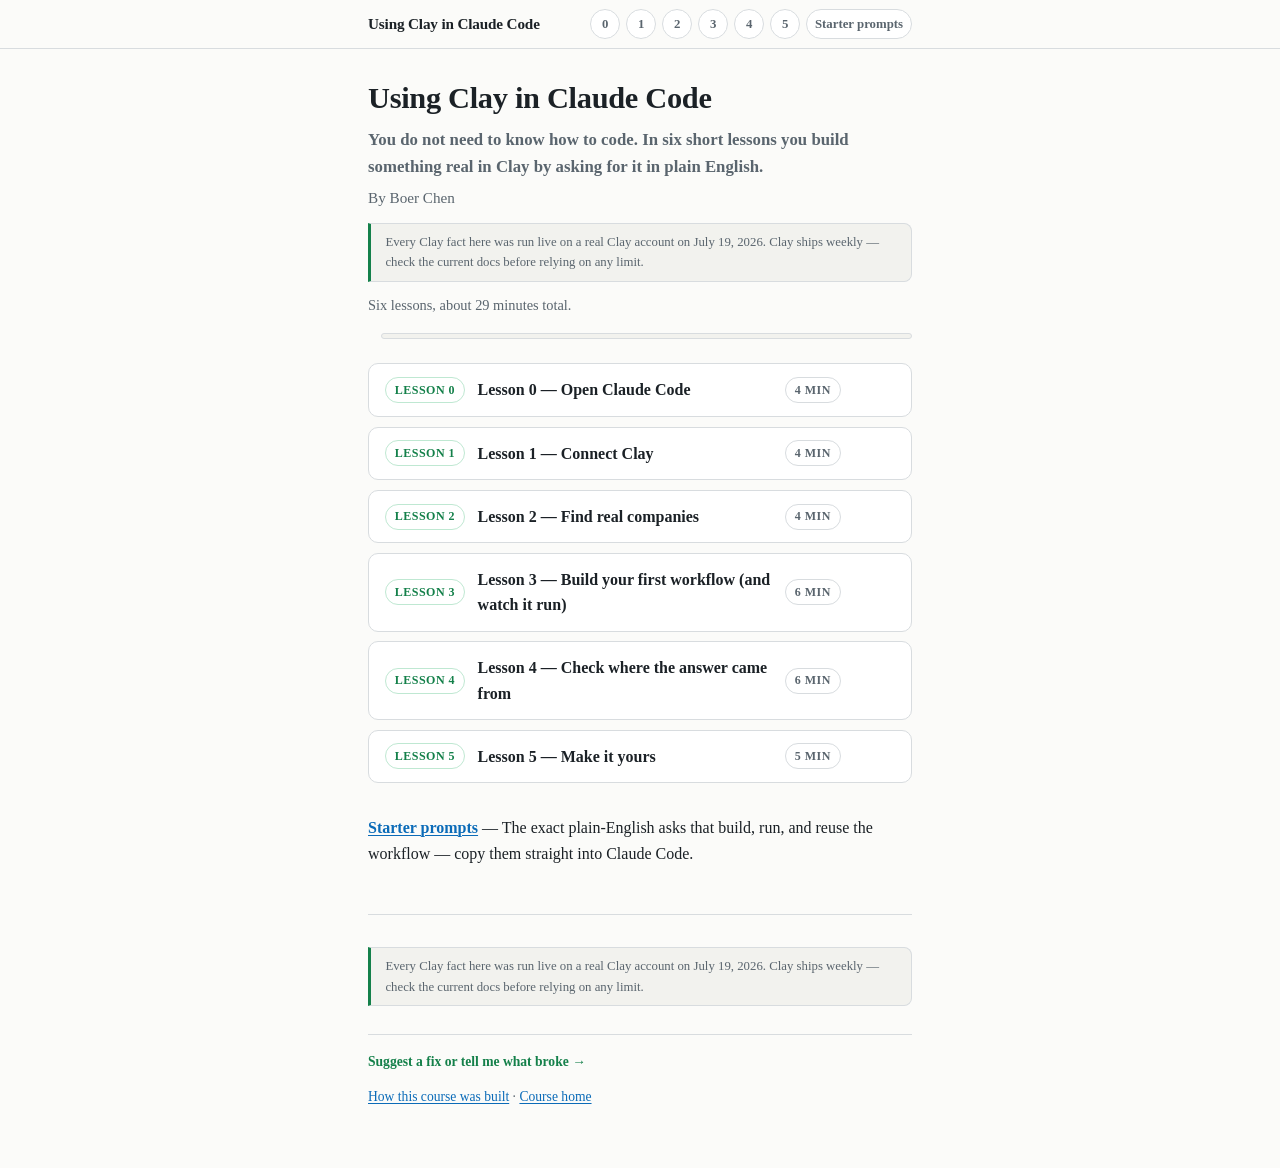
==== docs/index.html @ 570a1a78 "Using Clay in Claude Code — a six-lesson course for non-coders Six lessons that take someone who has" ====
<!DOCTYPE html>
<html lang="en">
<head>
<meta charset="utf-8">
<meta name="viewport" content="width=device-width, initial-scale=1">
<title>Using Clay in Claude Code</title>
<link rel="stylesheet" href="style.css">
</head>
<body class="home">
<nav class="top-nav"><div class="top-nav-inner"><a class="brand" href="index.html">Using Clay in Claude Code</a><div class="nav-pills" aria-label="Lessons"><a class="nav-pill" data-lesson="0" href="lesson-0.html" title="Lesson 0">0</a><a class="nav-pill" data-lesson="1" href="lesson-1.html" title="Lesson 1">1</a><a class="nav-pill" data-lesson="2" href="lesson-2.html" title="Lesson 2">2</a><a class="nav-pill" data-lesson="3" href="lesson-3.html" title="Lesson 3">3</a><a class="nav-pill" data-lesson="4" href="lesson-4.html" title="Lesson 4">4</a><a class="nav-pill" data-lesson="5" href="lesson-5.html" title="Lesson 5">5</a><a class="nav-pill nav-pill-text" href="gift.html">Starter prompts</a></div></div></nav>
<main class="landing">
<header class="landing-header">
<h1>Using Clay in Claude Code</h1>
<p class="subtitle">You do not need to know how to code. In six short lessons you build something real in Clay by asking for it in plain English.</p>
<p class="byline">By Boer Chen</p>
<p class="banner">Every Clay fact here was run live on a real Clay account on July 19, 2026. Clay ships weekly — check the current docs before relying on any limit.</p>
<p class="total-time">Six lessons, about 29 minutes total.</p>
<div class="course-progress" id="course-progress" hidden>
<span class="course-progress-label"></span>
<span class="course-progress-track"><span class="course-progress-fill"></span></span>
</div>
</header>
<ol class="lesson-list" start="0">
<li class="lesson-card">
<a href="lesson-0.html">
<span class="badge badge-num">Lesson 0</span>
<span class="card-title">Lesson 0 — Open Claude Code</span>
<span class="badge badge-time">4 min</span>
<span class="progress-chip" data-lesson="0"></span>
</a>
</li>
<li class="lesson-card">
<a href="lesson-1.html">
<span class="badge badge-num">Lesson 1</span>
<span class="card-title">Lesson 1 — Connect Clay</span>
<span class="badge badge-time">4 min</span>
<span class="progress-chip" data-lesson="1"></span>
</a>
</li>
<li class="lesson-card">
<a href="lesson-2.html">
<span class="badge badge-num">Lesson 2</span>
<span class="card-title">Lesson 2 — Find real companies</span>
<span class="badge badge-time">4 min</span>
<span class="progress-chip" data-lesson="2"></span>
</a>
</li>
<li class="lesson-card">
<a href="lesson-3.html">
<span class="badge badge-num">Lesson 3</span>
<span class="card-title">Lesson 3 — Build your first workflow (and watch it run)</span>
<span class="badge badge-time">6 min</span>
<span class="progress-chip" data-lesson="3"></span>
</a>
</li>
<li class="lesson-card">
<a href="lesson-4.html">
<span class="badge badge-num">Lesson 4</span>
<span class="card-title">Lesson 4 — Check where the answer came from</span>
<span class="badge badge-time">6 min</span>
<span class="progress-chip" data-lesson="4"></span>
</a>
</li>
<li class="lesson-card">
<a href="lesson-5.html">
<span class="badge badge-num">Lesson 5</span>
<span class="card-title">Lesson 5 — Make it yours</span>
<span class="badge badge-time">5 min</span>
<span class="progress-chip" data-lesson="5"></span>
</a>
</li>
</ol>
<section class="landing-extras"><p><a class="sop-link" href="gift.html">Starter prompts</a> — The exact plain-English asks that build, run, and reuse the workflow — copy them straight into Claude Code.</p></section>
<footer class="site-footer">
<p class="banner">Every Clay fact here was run live on a real Clay account on July 19, 2026. Clay ships weekly — check the current docs before relying on any limit.</p>
<div class="feedback">
<a class="feedback-link" href="https://forms.gle/2iZnLKvbZJThkieP9" target="_blank" rel="noopener">Suggest a fix or tell me what broke &rarr;</a>
</div>
<p><a href="colophon.html">How this course was built</a> &middot; <a href="index.html">Course home</a></p>
</footer>
</main>
<script src="quiz.js"></script>
<script src="interactions.js"></script>
</body>
</html>
---- docs/style.css ----
/* Course site — dark-first, stock-terminal accent scheme. No external fonts. */

:root {
  /* Family tokens — matched to boer-lab.github.io (portfolio) 2026-07-19 */
  --bg: #0f1411;            /* portfolio --paper */
  --bg-raise: #161d18;      /* portfolio --card */
  --bg-inset: #152319;      /* portfolio --acc-soft */
  --ink: #e6e9e1;           /* portfolio --ink */
  --ink-dim: #96a097;       /* portfolio --mut */
  --line: #232b24;          /* portfolio --line */
  --accent: #57bb8d;        /* portfolio --acc */
  --accent-dim: #2a5942;
  --bad: #c96060;
  --bad-dim: #4a2727;
  --link: #57bb8d;          /* links carry the family green */
  --amber: #cfa14b;         /* portfolio secondary */
  --code-bg: #161d18;
  --slot-border: #3a473d;
  --serif: Georgia, "Times New Roman", serif;
  --mono: ui-monospace, "SF Mono", Menlo, monospace;
}

@media (prefers-color-scheme: light) {
  :root {
    --bg: #fbfbf9;
    --bg-raise: #ffffff;
    --bg-inset: #f2f2ee;
    --ink: #1b2126;
    --ink-dim: #5a656e;
    --line: #d8dcdf;
    --accent: #14804a;
    --accent-dim: #bfe8d2;
    --bad: #b04343;
    --bad-dim: #f3d8d8;
    --link: #0b6bb8;
    --code-bg: #eef0f2;
    --slot-border: #a9b2ba;
  }
}

* { box-sizing: border-box; }

html { -webkit-text-size-adjust: 100%; }

body {
  margin: 0;
  background: var(--bg);
  color: var(--ink);
  font-family: var(--serif);
  font-variant-numeric: tabular-nums;
  line-height: 1.6;
  font-size: 1rem;
}

main {
  max-width: 72ch;
  margin: 0 auto;
  padding: 1.5rem 1rem 3rem;
}

h1, h2, h3 { line-height: 1.25; letter-spacing: -0.01em; }
h1 { font-size: 1.7rem; margin: 0.4rem 0 0.8rem; }
h2 { font-size: 1.25rem; margin: 2.2rem 0 0.6rem; border-top: 1px solid var(--line); padding-top: 1.4rem; }
h3 { font-size: 1.05rem; margin: 1.6rem 0 0.4rem; }

a { color: var(--link); text-decoration-thickness: 1px; text-underline-offset: 2px; }
a:hover { text-decoration-thickness: 2px; }

p { margin: 0.8rem 0; }

code {
  font-family: var(--mono);
  font-size: 0.9em;
  background: var(--code-bg);
  padding: 0.1em 0.35em;
  border-radius: 4px;
}

pre {
  background: var(--code-bg);
  border: 1px solid var(--line);
  border-radius: 8px;
  padding: 0.9rem 1rem;
  overflow-x: auto;
  line-height: 1.45;
}
pre code { background: none; padding: 0; font-size: 0.85rem; }

blockquote {
  margin: 1rem 0;
  padding: 0.2rem 1rem;
  border-left: 3px solid var(--accent);
  background: var(--bg-inset);
  border-radius: 0 8px 8px 0;
  color: var(--ink);
}

/* Tables (lesson 4's "what to do with each part" grid). The wrapper keeps a wide
   table scrolling inside itself on a phone rather than widening the page. */
.table-wrap { overflow-x: auto; margin: 1.1rem 0; }
table {
  border-collapse: collapse;
  width: 100%;
  min-width: 22rem;
  font-size: 0.95rem;
}
thead th {
  text-align: left;
  font-family: var(--serif);
  font-weight: 700;
  color: var(--ink);
  background: var(--bg-inset);
  border-bottom: 2px solid var(--accent-dim);
  padding: 0.6rem 0.75rem;
}
tbody td {
  padding: 0.6rem 0.75rem;
  border-bottom: 1px solid var(--line);
  vertical-align: top;
  color: var(--ink);
}
tbody tr:last-child td { border-bottom: none; }

/* Real screenshots. Framed like a card so a light UI shot does not float on the
   dark page; the link wrapper lets a reader open the full-size image. */
figure.shot { margin: 1.3rem 0; }
figure.shot img {
  display: block;
  max-width: 100%;
  height: auto;
  border: 1px solid var(--line);
  border-radius: 10px;
  background: var(--bg-raise);
}
figure.shot.shot-inline svg {
  display: block;
  width: 100%;
  height: auto;
  border: 1px solid var(--line);
  border-radius: 10px;
}

figure.shot figcaption {
  margin-top: 0.5rem;
  font-size: 0.85rem;
  color: var(--ink-dim);
  line-height: 1.4;
}

ul, ol { padding-left: 1.4rem; }
li { margin: 0.35rem 0; }

details {
  background: var(--bg-inset);
  border: 1px solid var(--line);
  border-radius: 8px;
  padding: 0.6rem 1rem;
  margin: 1rem 0;
}
summary { cursor: pointer; font-weight: 600; color: var(--accent); }

hr { border: none; border-top: 1px solid var(--line); margin: 2rem 0; }

/* -------------------------------------------------------- embedded media */

img, video { max-width: 100%; height: auto; }

figure { margin: 1.4rem 0; }        /* kill the UA's 40px side margins */
figcaption { font-size: 0.85rem; color: var(--ink-dim); margin-top: 0.5rem; }

.nb-asset { text-align: center; }
.nb-asset video { display: block; width: 100%; }
/* portrait infographic: sane width in the column, click-through opens full size */
.nb-asset img { display: block; width: min(100%, 420px); margin: 0 auto; }
.nb-asset a { display: inline-block; max-width: 100%; }

/* ---------------------------------------------------------------- badges + header */

.crumbs { font-size: 0.85rem; margin: 0 0 0.6rem; }
.lesson-badges { margin: 0 0 0.2rem; }

.badge {
  display: inline-block;
  font-size: 0.75rem;
  font-weight: 600;
  letter-spacing: 0.04em;
  text-transform: uppercase;
  padding: 0.15rem 0.55rem;
  border-radius: 999px;
  border: 1px solid var(--line);
  color: var(--ink-dim);
  background: var(--bg-raise);
}
.badge-num { color: var(--accent); border-color: var(--accent-dim); }

/* ---------------------------------------------------------------- top nav bar */

.top-nav {
  position: sticky;
  top: 0;
  z-index: 50;
  background: var(--bg);
  background: color-mix(in srgb, var(--bg) 90%, transparent);
  backdrop-filter: blur(8px);
  -webkit-backdrop-filter: blur(8px);
  border-bottom: 1px solid var(--line);
}
.top-nav-inner {
  max-width: 72ch;
  margin: 0 auto;
  padding: 0.55rem 1rem;
  display: flex;
  align-items: center;
  justify-content: space-between;
  gap: 0.9rem;
}
.brand {
  font-weight: 700;
  font-size: 0.95rem;
  letter-spacing: -0.01em;
  color: var(--ink);
  text-decoration: none;
  white-space: nowrap;
}
.brand:hover { color: var(--accent); }

.nav-pills {
  display: flex;
  align-items: center;
  gap: 0.35rem;
  flex-wrap: nowrap;
  max-width: 100%;
  overflow-x: auto;               /* mobile: pills scroll, never wrap-break */
  -webkit-overflow-scrolling: touch;
  scrollbar-width: none;
}
.nav-pills::-webkit-scrollbar { display: none; }

.nav-pill {
  flex: 0 0 auto;
  display: inline-flex;
  align-items: center;
  justify-content: center;
  min-width: 1.9rem;
  height: 1.9rem;
  padding: 0 0.5rem;
  border: 1px solid var(--line);
  border-radius: 999px;
  background: var(--bg-raise);
  color: var(--ink-dim);
  font-size: 0.8rem;
  font-weight: 600;
  text-decoration: none;
}
.nav-pill:hover { border-color: var(--accent); color: var(--ink); }
.nav-pill.pill-done { color: var(--accent); border-color: var(--accent-dim); }
.nav-pill.pill-done::after { content: "\2713"; font-size: 0.65em; margin-left: 0.3em; }
.nav-pill.pill-current { background: var(--accent); border-color: var(--accent); color: var(--bg); }
.nav-pill.pill-current.pill-done { color: var(--bg); }

@media (max-width: 560px) {
  .top-nav-inner { flex-wrap: wrap; gap: 0.3rem 0.9rem; padding: 0.5rem 0.8rem; }
  .brand { font-size: 0.9rem; }
}

/* ---------------------------------------------------------------- lesson nav (bottom) */

.lesson-nav {
  display: flex;
  justify-content: space-between;
  gap: 1rem;
  margin: 2.2rem 0 1rem;
  font-size: 0.9rem;
}
.lesson-nav a {
  display: inline-block;
  padding: 0.55rem 1.1rem;
  border: 1px solid var(--line);
  border-radius: 8px;
  background: var(--bg-raise);
  color: var(--ink);
  font-weight: 600;
  text-decoration: none;
}
.lesson-nav a:hover { border-color: var(--accent); }
.lesson-nav .nav-next {
  background: var(--accent);
  border-color: var(--accent);
  color: var(--bg);
}
.lesson-nav .nav-next:hover { filter: brightness(1.12); }

/* ---------------------------------------------------------------- placeholder slots */

.slot { margin: 1.4rem 0; }

.slot-screenshot .slot-frame {
  border: 2px dashed var(--slot-border);
  border-radius: 10px;
  padding: 2.2rem 1rem;
  text-align: center;
  color: var(--ink-dim);
  font-size: 0.85rem;
  letter-spacing: 0.06em;
  text-transform: uppercase;
  background: var(--bg-inset);
}
.slot-screenshot figcaption {
  font-size: 0.85rem;
  color: var(--ink-dim);
  margin-top: 0.5rem;
  font-style: italic;
}
figure.slot { margin-left: 0; margin-right: 0; }

.slot-pending {
  border: 1px dashed var(--slot-border);
  border-radius: 8px;
  padding: 0.5rem 0.9rem;
  color: var(--ink-dim);
  font-size: 0.8rem;
  background: var(--bg-inset);
}

/* ---------------------------------------------------------------- quiz */

.quiz-section { margin-top: 2.5rem; }

.quiz-item {
  background: var(--bg-raise);
  border: 1px solid var(--line);
  border-radius: 10px;
  padding: 1rem 1.1rem;
  margin: 1.1rem 0;
}
.quiz-item.was-correct { border-color: var(--accent); }
.quiz-item.was-incorrect { border-color: var(--bad); }

.quiz-q { margin: 0 0 0.8rem; font-size: 1rem; }

.quiz-option { margin: 0.5rem 0; }

.quiz-choice {
  display: block;
  width: 100%;
  text-align: left;
  font: inherit;
  font-size: 0.95rem;
  color: var(--ink);
  background: var(--bg-inset);
  border: 1px solid var(--line);
  border-radius: 8px;
  padding: 0.55rem 0.8rem;
  cursor: pointer;
}
.quiz-choice:hover:not(:disabled) { border-color: var(--accent); }
.quiz-choice:disabled { cursor: default; opacity: 0.9; }

.opt-correct > .quiz-choice { border-color: var(--accent); background: var(--accent-dim); }
.opt-incorrect.opt-chosen > .quiz-choice { border-color: var(--bad); background: var(--bad-dim); }

.quiz-why {
  font-size: 0.85rem;
  color: var(--ink-dim);
  margin: 0.3rem 0 0.2rem;
  padding-left: 0.8rem;
  border-left: 2px solid var(--line);
}
.opt-correct .quiz-why { border-left-color: var(--accent); }
.opt-incorrect.opt-chosen .quiz-why { border-left-color: var(--bad); }

.quiz-verdict { font-weight: 700; margin: 0.6rem 0 0.2rem; }
.quiz-verdict.ok { color: var(--accent); }
.quiz-verdict.bad { color: var(--bad); }

.quiz-prior { font-size: 0.85rem; color: var(--ink-dim); }

.quiz-score {
  border: 1px solid var(--accent);
  border-radius: 10px;
  padding: 0.8rem 1rem;
  background: var(--bg-raise);
}
.quiz-score-line { font-weight: 700; margin: 0; color: var(--accent); }
.quiz-score-note { margin: 0.3rem 0 0; font-size: 0.9rem; color: var(--ink-dim); }

/* ---------------------------------------------------------------- landing page */

.landing-header h1 { font-size: 1.9rem; }
.byline { color: var(--ink-dim); font-size: 0.95rem; margin-top: -0.3rem; }
.total-time { color: var(--ink-dim); font-size: 0.9rem; }

.banner {
  font-size: 0.8rem;
  color: var(--ink-dim);
  border: 1px solid var(--line);
  border-left: 3px solid var(--accent);
  border-radius: 0 8px 8px 0;
  padding: 0.5rem 0.9rem;
  background: var(--bg-inset);
}

.course-progress {
  display: flex;
  align-items: center;
  gap: 0.8rem;
  margin: 1rem 0;
  font-size: 0.85rem;
  color: var(--ink-dim);
}
.course-progress-track {
  flex: 1;
  height: 6px;
  background: var(--bg-inset);
  border: 1px solid var(--line);
  border-radius: 999px;
  overflow: hidden;
}
.course-progress-fill {
  display: block;
  height: 100%;
  width: 0;
  background: var(--accent);
  border-radius: 999px;
  transition: width 0.3s ease;
}

.lesson-list { list-style: none; padding: 0; margin: 1.5rem 0; }

.lesson-card { margin: 0.6rem 0; }
.lesson-card a {
  display: flex;
  align-items: center;
  gap: 0.8rem;
  flex-wrap: wrap;
  text-decoration: none;
  color: var(--ink);
  background: var(--bg-raise);
  border: 1px solid var(--line);
  border-radius: 10px;
  padding: 0.8rem 1rem;
}
.lesson-card a:hover { border-color: var(--accent); }
.card-title { flex: 1 1 12rem; font-weight: 600; }

.progress-chip {
  font-size: 0.8rem;
  min-width: 2.6rem;
  text-align: center;
  color: var(--ink-dim);
}
.progress-chip.chip-done,
.progress-chip.chip-perfect {
  border: 1px solid var(--line);
  border-radius: 999px;
  padding: 0.1rem 0.5rem;
}
.progress-chip.chip-perfect { color: var(--accent); border-color: var(--accent-dim); }

.landing-extras { margin: 2rem 0; }
.sop-link { font-weight: 700; }

.download { font-size: 0.9rem; }

/* ---------------------------------------------------------------- footer */

.site-footer {
  margin-top: 3rem;
  border-top: 1px solid var(--line);
  padding-top: 1.2rem;
  font-size: 0.85rem;
  color: var(--ink-dim);
}

/* ---------------------------------------------------------------- small screens */

@media (max-width: 420px) {
  main { padding: 1rem 0.8rem 2.5rem; }
  h1 { font-size: 1.35rem; }
  .landing-header h1 { font-size: 1.45rem; }
  pre { padding: 0.7rem 0.8rem; }
  .lesson-card a { padding: 0.7rem 0.8rem; }
}

/* ---------------------------------------------------------------- print */

@media print {
  :root {
    --bg: #ffffff;
    --bg-raise: #ffffff;
    --bg-inset: #f5f5f5;
    --ink: #000000;
    --ink-dim: #444444;
    --line: #bbbbbb;
    --accent: #14663d;
    --bad: #8c2f2f;
    --link: #000000;
    --code-bg: #f5f5f5;
  }
  body { font-size: 11pt; }
  .lesson-nav, .crumbs, .course-progress { display: none; }
  a { text-decoration: none; color: inherit; }
  pre, blockquote, .quiz-item, .slot { break-inside: avoid; }
  .quiz-why { display: block !important; }
  .quiz-choice { border: 1px solid #999; }
}

/* ---------------------------------------------------------------- landing subtitle */

.subtitle {
  font-size: 1.05rem;
  font-weight: 600;
  color: var(--ink-dim);
  margin: -0.2rem 0 0.6rem;
}

/* ---------------------------------------------------------------- forms (FormSubmit) */

.fs-form label {
  display: block;
  font-size: 0.85rem;
  color: var(--ink-dim);
  margin: 0.6rem 0;
}
.fs-form input[type="text"],
.fs-form input[type="email"],
.fs-form textarea {
  display: block;
  width: 100%;
  margin-top: 0.25rem;
  font: inherit;
  font-size: 0.95rem;
  color: var(--ink);
  background: var(--bg-inset);
  border: 1px solid var(--line);
  border-radius: 8px;
  padding: 0.45rem 0.7rem;
}
.fs-form input:focus,
.fs-form textarea:focus { outline: none; border-color: var(--accent); }
.fs-form .fs-honey {          /* honeypot: visually gone, present for bots */
  position: absolute !important;
  left: -9999px !important;
  width: 1px; height: 1px;
  opacity: 0;
}
.fs-actions { margin: 0.8rem 0 0.2rem; }
.fs-form button,
.gates-actions button {
  font: inherit;
  font-size: 0.9rem;
  font-weight: 600;
  cursor: pointer;
  padding: 0.5rem 1.1rem;
  border: 1px solid var(--line);
  border-radius: 8px;
  background: var(--bg-raise);
  color: var(--ink);
}
.fs-form button:hover,
.gates-actions button:hover { border-color: var(--accent); }
.btn-accent,
.fs-form button.btn-accent {
  background: var(--accent);
  border-color: var(--accent);
  color: var(--bg);
}
.fs-thanks { color: var(--accent); font-weight: 600; }

.sop-gate {
  border: 1px solid var(--line);
  border-radius: 10px;
  background: var(--bg-raise);
  padding: 0.9rem 1.1rem;
  margin: 1rem 0;
}
.gate-lead { margin-top: 0; font-size: 0.9rem; }
.gate-skip { font-size: 0.8rem; margin-bottom: 0; }
.gate-skip a { color: var(--ink-dim); }
#sop-download.gated { display: none; }
.license-line { color: var(--ink-dim); }

.feedback { margin: 1rem 0; }
.feedback summary { font-weight: 600; font-size: 0.85rem; color: var(--ink-dim); }
.feedback[open] summary { color: var(--accent); }

/* ---------------------------------------------------------------- interactive widgets */

.interactive-root { margin: 1.4rem 0; }

/* --- Lesson 2: spot the lie --- */

.spotlie-item {
  background: var(--bg-raise);
  border: 1px solid var(--line);
  border-radius: 10px;
  padding: 0.9rem 1rem;
  margin: 1rem 0;
}
.spotlie-item.was-correct { border-color: var(--accent); }
.spotlie-item.was-incorrect { border-color: var(--bad); }
.spotlie-excerpt {
  display: block;
  width: 100%;
  text-align: left;
  font: inherit;
  font-size: 0.95rem;
  font-style: italic;
  line-height: 1.55;
  cursor: pointer;
  color: var(--ink);
  background: var(--code-bg);
  border: 1px solid var(--line);
  border-radius: 8px;
  padding: 0.6rem 0.8rem;
}
.spotlie-excerpt:hover:not(:disabled) { border-color: var(--accent); }
.spotlie-excerpt:disabled { cursor: default; }
.spotlie-verdict {
  margin: 0.5rem 0 0;
  font-size: 0.78rem;
  font-weight: 700;
  letter-spacing: 0.05em;
  text-transform: uppercase;
  color: var(--ink-dim);
}
.spotlie-verdict .v-grounded { color: var(--accent); }
.spotlie-verdict .v-asserted { color: var(--bad); }
.spotlie-why {
  font-size: 0.85rem;
  color: var(--ink-dim);
  margin: 0.5rem 0 0;
  padding-left: 0.8rem;
  border-left: 2px solid var(--line);
}
.spotlie-item.was-correct .spotlie-why { border-left-color: var(--accent); }
.spotlie-item.was-incorrect .spotlie-why { border-left-color: var(--bad); }
.spotlie-actions { margin: 1rem 0 0.2rem; }

/* --- Lesson 4: place the gates --- */

.gates-legend {
  display: flex;
  flex-wrap: wrap;
  gap: 0.4rem;
  margin: 0.8rem 0;
}
.gate-chip {
  font: inherit;
  font-size: 0.85rem;
  font-weight: 600;
  cursor: pointer;
  border: 1px solid var(--line);
  border-radius: 999px;
  padding: 0.3rem 0.8rem;
  background: var(--bg-raise);
  color: var(--ink);
}
.gate-chip:hover { border-color: var(--accent); }
.gate-chip.selected { background: var(--accent); border-color: var(--accent); color: var(--bg); }
.gate-chip.placed:not(.selected) { opacity: 0.55; }
.gates-hint { font-size: 0.85rem; color: var(--ink-dim); margin: 0.4rem 0; }

.gates-pipe { margin: 1rem 0; }
.pipe-stage {
  display: flex;
  align-items: center;
  justify-content: space-between;
  gap: 0.8rem;
  border: 1px solid var(--line);
  border-radius: 10px;
  background: var(--bg-raise);
  padding: 0.55rem 0.9rem;
  font-weight: 600;
}
.pipe-between {
  display: flex;
  align-items: center;
  gap: 0.6rem;
  padding: 0.2rem 0 0.2rem 1.3rem;
  color: var(--ink-dim);
}
.pipe-arrow { font-size: 0.85rem; }
.gate-slot {
  font: inherit;
  font-size: 0.75rem;
  cursor: pointer;
  color: var(--ink-dim);
  border: 1px dashed var(--slot-border);
  border-radius: 999px;
  padding: 0.2rem 0.7rem;
  background: var(--bg-inset);
  min-width: 5.2rem;
}
.gate-slot:hover { border-color: var(--accent); color: var(--ink); }
.gate-slot.filled {
  border-style: solid;
  border-color: var(--accent);
  color: var(--accent);
  font-weight: 600;
}
.gate-slot.slot-ok { border-style: solid; border-color: var(--accent); background: var(--accent-dim); color: var(--ink); }
.gate-slot.slot-bad { border-style: solid; border-color: var(--bad); background: var(--bad-dim); color: var(--ink); }
.gates-actions { display: flex; gap: 0.6rem; margin: 0.9rem 0; }
.gates-result { margin: 0.8rem 0; }
.gates-result .g-verdict { font-weight: 700; }
.gates-result .g-ok { color: var(--accent); }
.gates-result .g-bad { color: var(--bad); }
.gates-explain {
  font-size: 0.88rem;
  color: var(--ink-dim);
  margin: 0.5rem 0;
  padding-left: 0.8rem;
  border-left: 2px solid var(--line);
}
.gates-explain.g-right { border-left-color: var(--accent); }
.gates-explain.g-wrong { border-left-color: var(--bad); }

/* --- flashcards --- */

.fc-intro { color: var(--ink-dim); font-size: 0.9rem; }
#fc-root { margin: 1.4rem 0; perspective: 1200px; }
.fc-card {
  display: grid;                 /* both faces share the cell → natural height */
  width: 100%;
  min-height: 220px;
  cursor: pointer;
  border: 0;
  background: none;
  padding: 0;
  font: inherit;
  text-align: left;
  color: inherit;
  transform-style: preserve-3d;
  transition: transform 0.45s;
}
.fc-card.flipped { transform: rotateY(180deg); }
.fc-face {
  grid-area: 1 / 1;
  display: flex;
  flex-direction: column;
  justify-content: center;
  backface-visibility: hidden;
  -webkit-backface-visibility: hidden;
  border: 1px solid var(--line);
  border-radius: 12px;
  background: var(--bg-raise);
  padding: 1.4rem 1.5rem;
  font-size: 1.05rem;
  line-height: 1.5;
}
.fc-back { transform: rotateY(180deg); border-color: var(--accent-dim); }
.fc-tag {
  font-size: 0.7rem;
  font-weight: 700;
  letter-spacing: 0.08em;
  text-transform: uppercase;
  color: var(--ink-dim);
  margin-bottom: 0.6rem;
}
.fc-back .fc-tag { color: var(--accent); }
.fc-controls {
  display: flex;
  align-items: center;
  justify-content: space-between;
  gap: 0.6rem;
  margin: 0.9rem 0 0.3rem;
}
.fc-controls button {
  font: inherit;
  font-size: 0.9rem;
  font-weight: 600;
  cursor: pointer;
  padding: 0.45rem 0.95rem;
  border: 1px solid var(--line);
  border-radius: 8px;
  background: var(--bg-raise);
  color: var(--ink);
}
.fc-controls button:hover { border-color: var(--accent); }
.fc-progress { font-size: 0.85rem; color: var(--ink-dim); white-space: nowrap; }
.fc-hint { font-size: 0.8rem; color: var(--ink-dim); text-align: center; margin: 0.3rem 0 0; }
.fc-listtoggle { margin: 1.2rem 0; font-size: 0.85rem; }
.fc-listtoggle button {
  font: inherit;
  font-size: 0.85rem;
  cursor: pointer;
  border: none;
  background: none;
  color: var(--link);
  text-decoration: underline;
  padding: 0;
}
#fc-list.fc-hidden { display: none; }
.fc-list-hint { color: var(--ink-dim); font-size: 0.9rem; }

@media (max-width: 420px) {
  .fc-face { padding: 1rem 1.1rem; font-size: 0.98rem; }
  .fc-controls { flex-wrap: wrap; }
}

/* ---------------------------------------------------------------- print (additions) */

@media print {
  .top-nav, .feedback, .fc-controls, .fc-hint, .fc-listtoggle,
  .sop-gate, .spotlie-actions, .gates-actions, .gates-legend { display: none; }
  .spotlie-why, .gates-explain { display: block !important; }
  #fc-list.fc-hidden { display: block; }
  #sop-download.gated { display: block; }
}

/* feedback popup (lessons 2 & 4, once each) */
.fb-popup{position:fixed;right:16px;bottom:16px;z-index:60;max-width:320px;background:var(--surface,#16181d);border:1px solid var(--accent,#37c26a);border-radius:10px;padding:14px 16px;box-shadow:0 8px 28px rgba(0,0,0,.5)}
.fb-popup p{margin:0 0 10px}
.fb-popup-actions{display:flex;gap:10px;margin:0}
.fb-popup-actions button{cursor:pointer}
.fb-popup #fbpop-close{background:none;border:1px solid var(--muted,#444);color:inherit;border-radius:7px;padding:6px 12px}
@media (max-width:480px){.fb-popup{left:12px;right:12px;max-width:none}}
.feedback-final{border:1px solid var(--accent,#37c26a);border-radius:10px;padding:10px}
.feedback-final>summary{font-weight:700}

/* course hook — the welcome line above the author's opener (family accent) */
.course-hook{font-size:1.15rem;line-height:1.5;color:var(--accent);border-left:3px solid var(--accent);padding:10px 14px;background:var(--bg-inset);border-radius:0 8px 8px 0;margin:0 0 20px}

/* feedback link (footer of every page; prominent on lesson 5) */
.feedback{margin:28px 0 0;padding-top:16px;border-top:1px solid var(--line)}
.feedback-link{display:inline-block;color:var(--accent);font-weight:600;text-decoration:none}
.feedback-link:hover{text-decoration:underline}
.feedback-final{background:var(--bg-inset);border:1px solid var(--accent);border-radius:8px;padding:14px 16px;text-align:center}
.feedback-final .feedback-link{font-size:1.05rem}
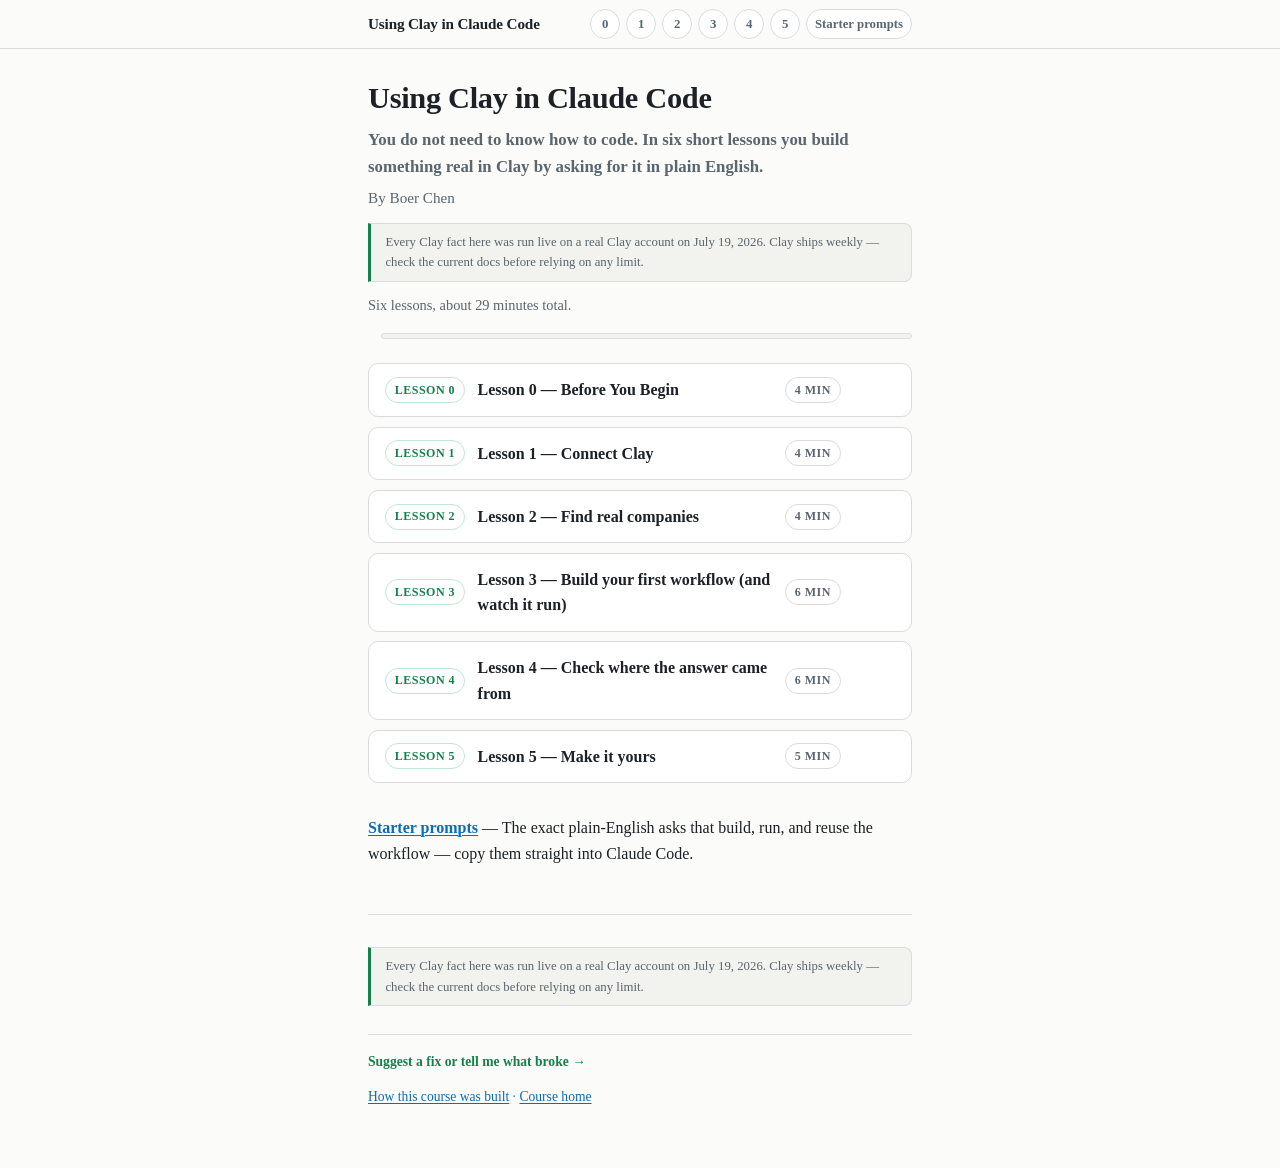
==== commit 155238a4: "Rebuild site from e2e7adc" ====
--- a/docs/index.html
+++ b/docs/index.html
@@ -24,7 +24,7 @@
 <li class="lesson-card">
 <a href="lesson-0.html">
 <span class="badge badge-num">Lesson 0</span>
-<span class="card-title">Lesson 0 — Open Claude Code</span>
+<span class="card-title">Lesson 0 — Before You Begin</span>
 <span class="badge badge-time">4 min</span>
 <span class="progress-chip" data-lesson="0"></span>
 </a>
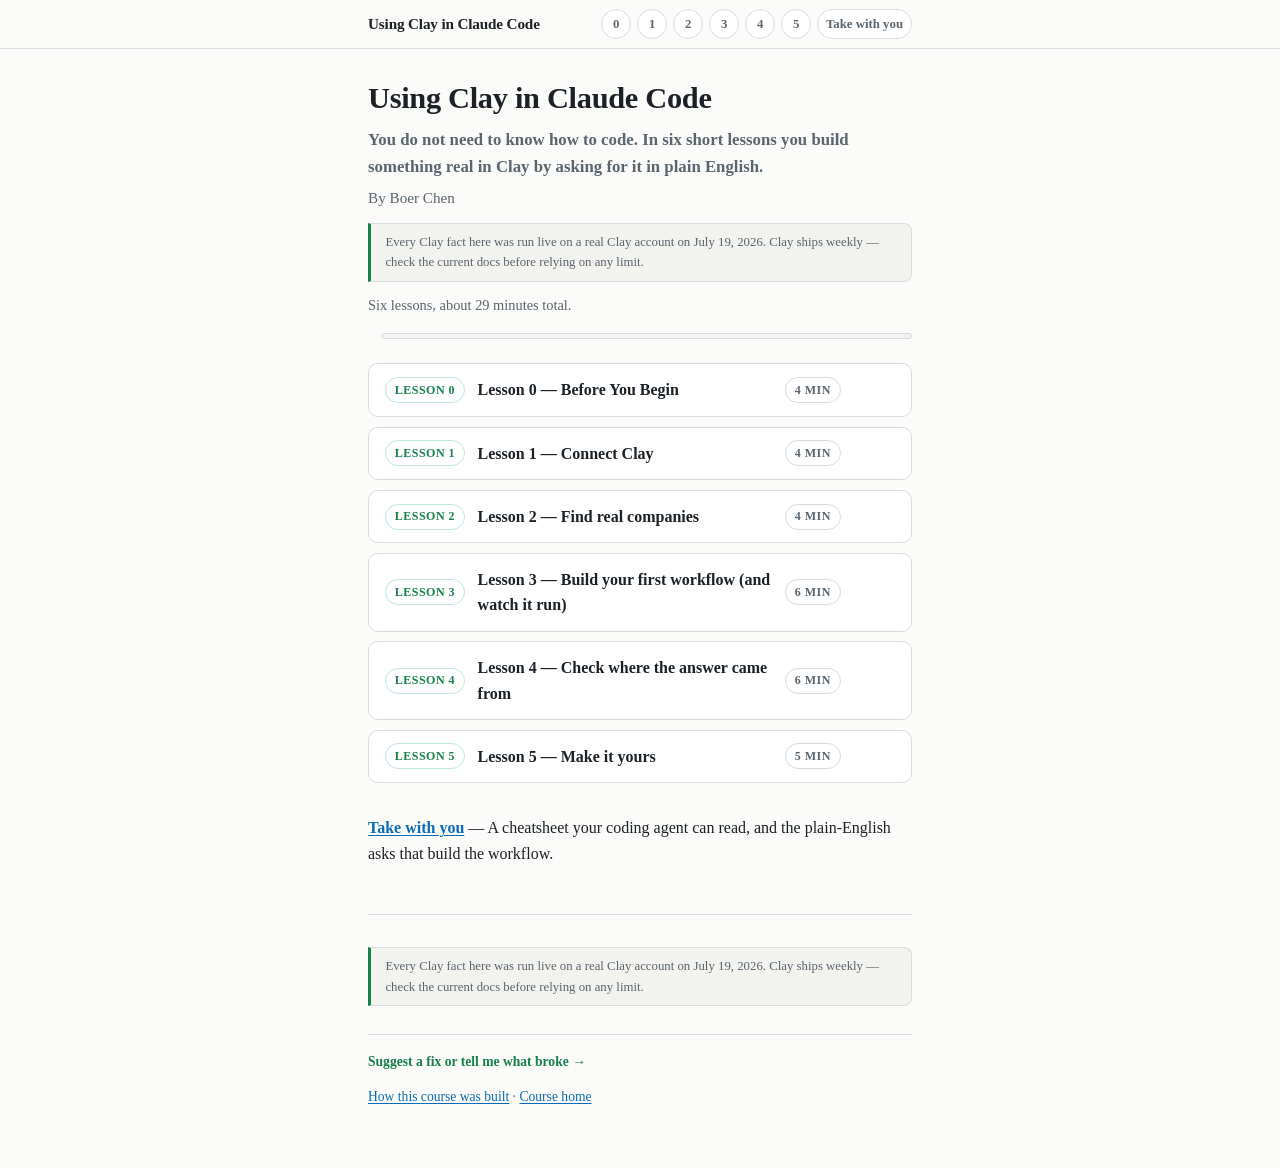
==== commit c8901a1c: "Add a cheatsheet written for the reader's agent, and stop duplicating the gift The gift page used to" ====
--- a/docs/index.html
+++ b/docs/index.html
@@ -7,7 +7,7 @@
 <link rel="stylesheet" href="style.css">
 </head>
 <body class="home">
-<nav class="top-nav"><div class="top-nav-inner"><a class="brand" href="index.html">Using Clay in Claude Code</a><div class="nav-pills" aria-label="Lessons"><a class="nav-pill" data-lesson="0" href="lesson-0.html" title="Lesson 0">0</a><a class="nav-pill" data-lesson="1" href="lesson-1.html" title="Lesson 1">1</a><a class="nav-pill" data-lesson="2" href="lesson-2.html" title="Lesson 2">2</a><a class="nav-pill" data-lesson="3" href="lesson-3.html" title="Lesson 3">3</a><a class="nav-pill" data-lesson="4" href="lesson-4.html" title="Lesson 4">4</a><a class="nav-pill" data-lesson="5" href="lesson-5.html" title="Lesson 5">5</a><a class="nav-pill nav-pill-text" href="gift.html">Starter prompts</a></div></div></nav>
+<nav class="top-nav"><div class="top-nav-inner"><a class="brand" href="index.html">Using Clay in Claude Code</a><div class="nav-pills" aria-label="Lessons"><a class="nav-pill" data-lesson="0" href="lesson-0.html" title="Lesson 0">0</a><a class="nav-pill" data-lesson="1" href="lesson-1.html" title="Lesson 1">1</a><a class="nav-pill" data-lesson="2" href="lesson-2.html" title="Lesson 2">2</a><a class="nav-pill" data-lesson="3" href="lesson-3.html" title="Lesson 3">3</a><a class="nav-pill" data-lesson="4" href="lesson-4.html" title="Lesson 4">4</a><a class="nav-pill" data-lesson="5" href="lesson-5.html" title="Lesson 5">5</a><a class="nav-pill nav-pill-text" href="gift.html">Take with you</a></div></div></nav>
 <main class="landing">
 <header class="landing-header">
 <h1>Using Clay in Claude Code</h1>
@@ -70,11 +70,11 @@
 </a>
 </li>
 </ol>
-<section class="landing-extras"><p><a class="sop-link" href="gift.html">Starter prompts</a> — The exact plain-English asks that build, run, and reuse the workflow — copy them straight into Claude Code.</p></section>
+<section class="landing-extras"><p><a class="sop-link" href="gift.html">Take with you</a> — A cheatsheet your coding agent can read, and the plain-English asks that build the workflow.</p></section>
 <footer class="site-footer">
 <p class="banner">Every Clay fact here was run live on a real Clay account on July 19, 2026. Clay ships weekly — check the current docs before relying on any limit.</p>
 <div class="feedback">
-<a class="feedback-link" href="https://forms.gle/2iZnLKvbZJThkieP9" target="_blank" rel="noopener">Suggest a fix or tell me what broke &rarr;</a>
+<a class="feedback-link" href="https://forms.gle/tWV7KC5qhFK3eYji7" target="_blank" rel="noopener">Suggest a fix or tell me what broke &rarr;</a>
 </div>
 <p><a href="colophon.html">How this course was built</a> &middot; <a href="index.html">Course home</a></p>
 </footer>
--- a/docs/style.css
+++ b/docs/style.css
@@ -93,6 +93,36 @@
   background: var(--bg-inset);
   border-radius: 0 8px 8px 0;
   color: var(--ink);
+}
+
+/* Gift page: two downloads sitting side by side under the title. */
+.gift-download {
+  display: inline-block;
+  margin: 0 0.6rem 0.5rem 0;
+  padding: 0.45rem 0.9rem;
+  border: 1px solid var(--accent-dim);
+  border-radius: 8px;
+  background: var(--bg-inset);
+  color: var(--accent);
+  text-decoration: none;
+  font-size: 0.95rem;
+}
+.gift-download:hover { border-color: var(--accent); background: var(--bg-raise); }
+
+/* The end-of-course survey, lesson 5 only. Sits under the report-a-problem link
+   and is deliberately quieter than it: one is a bug report, one is a favour. */
+.feedback-survey { margin-top: 0.4rem; }
+.survey-link {
+  font-size: 0.92rem;
+  color: var(--ink-dim);
+  text-decoration: none;
+  border-bottom: 1px solid var(--line);
+}
+.survey-link:hover { color: var(--accent); border-bottom-color: var(--accent); }
+.feedback-survey.feedback-final .survey-link {
+  color: var(--accent);
+  font-size: 1rem;
+  border-bottom-color: var(--accent);
 }
 
 /* Tables (lesson 4's "what to do with each part" grid). The wrapper keeps a wide
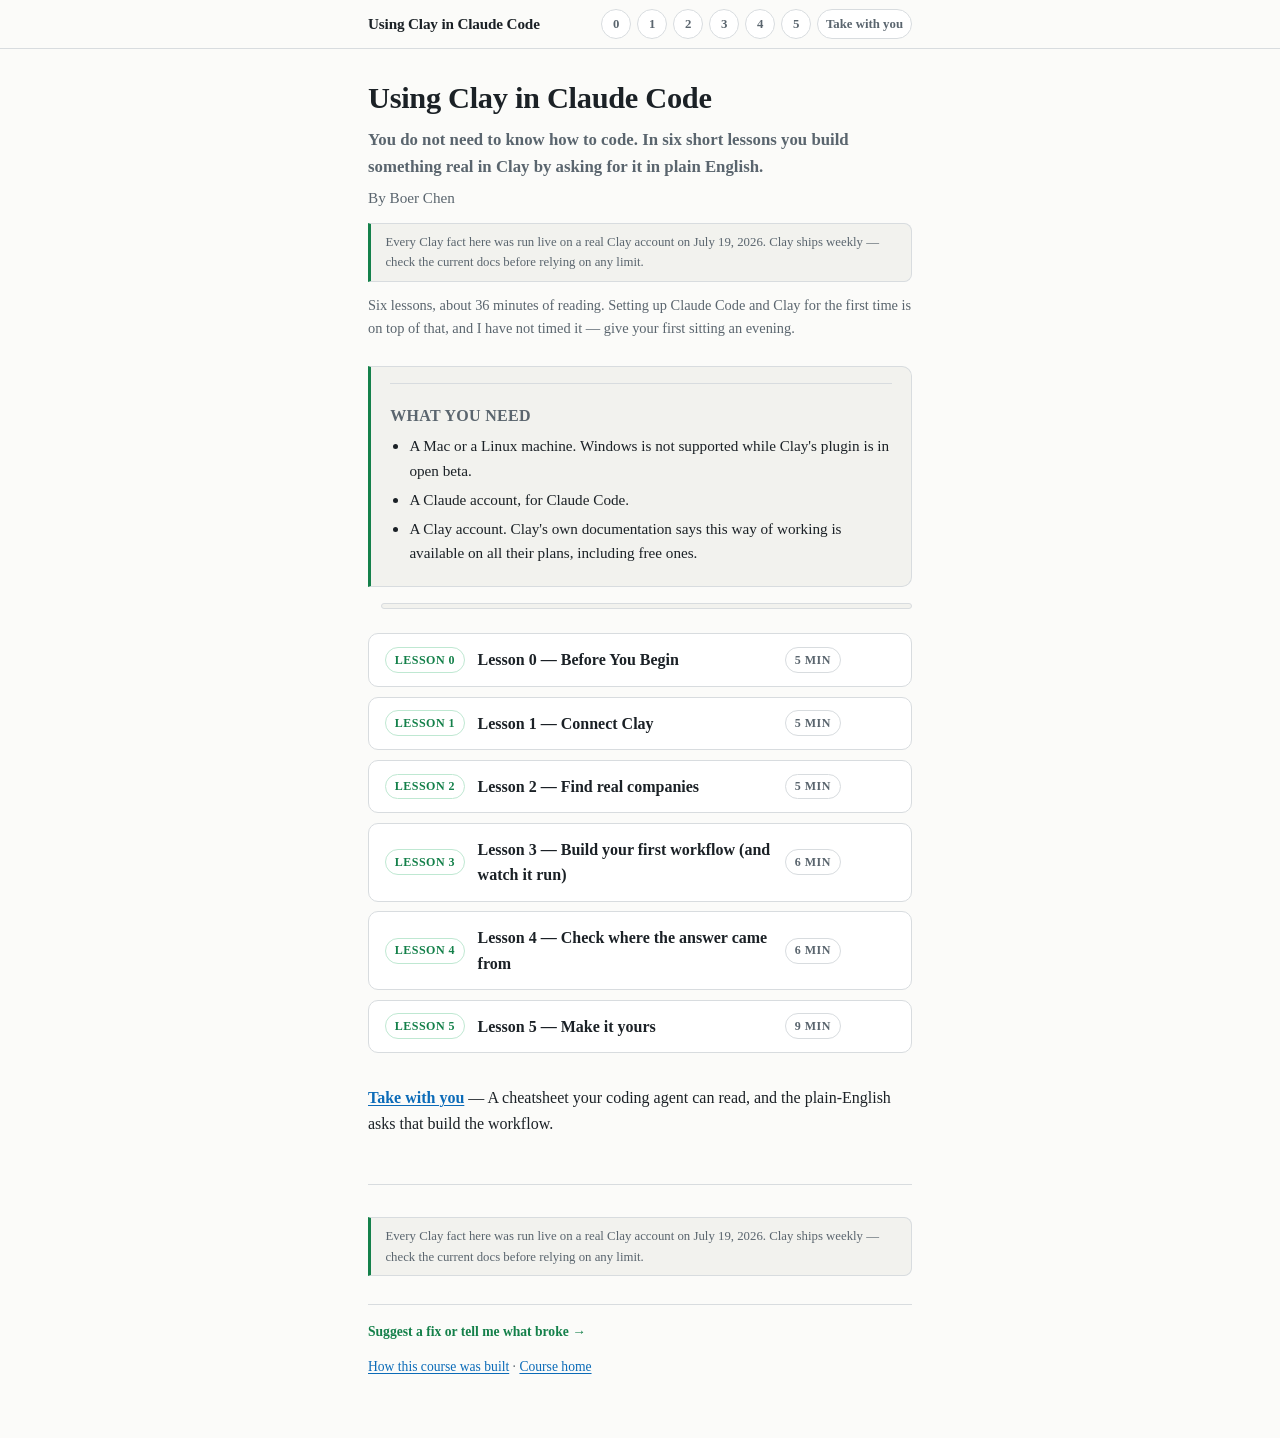
==== commit 9a3d0ee6: "Fix what five cold readers were stranded by Five non-technical readers went through the published si" ====
--- a/docs/index.html
+++ b/docs/index.html
@@ -14,7 +14,8 @@
 <p class="subtitle">You do not need to know how to code. In six short lessons you build something real in Clay by asking for it in plain English.</p>
 <p class="byline">By Boer Chen</p>
 <p class="banner">Every Clay fact here was run live on a real Clay account on July 19, 2026. Clay ships weekly — check the current docs before relying on any limit.</p>
-<p class="total-time">Six lessons, about 29 minutes total.</p>
+<p class="total-time">Six lessons, about 36 minutes of reading. Setting up Claude Code and Clay for the first time is on top of that, and I have not timed it — give your first sitting an evening.</p>
+<section class="prereqs"><h2>What you need</h2><ul><li>A Mac or a Linux machine. Windows is not supported while Clay&#x27;s plugin is in open beta.</li><li>A Claude account, for Claude Code.</li><li>A Clay account. Clay&#x27;s own documentation says this way of working is available on all their plans, including free ones.</li></ul></section>
 <div class="course-progress" id="course-progress" hidden>
 <span class="course-progress-label"></span>
 <span class="course-progress-track"><span class="course-progress-fill"></span></span>
@@ -25,7 +26,7 @@
 <a href="lesson-0.html">
 <span class="badge badge-num">Lesson 0</span>
 <span class="card-title">Lesson 0 — Before You Begin</span>
-<span class="badge badge-time">4 min</span>
+<span class="badge badge-time">5 min</span>
 <span class="progress-chip" data-lesson="0"></span>
 </a>
 </li>
@@ -33,7 +34,7 @@
 <a href="lesson-1.html">
 <span class="badge badge-num">Lesson 1</span>
 <span class="card-title">Lesson 1 — Connect Clay</span>
-<span class="badge badge-time">4 min</span>
+<span class="badge badge-time">5 min</span>
 <span class="progress-chip" data-lesson="1"></span>
 </a>
 </li>
@@ -41,7 +42,7 @@
 <a href="lesson-2.html">
 <span class="badge badge-num">Lesson 2</span>
 <span class="card-title">Lesson 2 — Find real companies</span>
-<span class="badge badge-time">4 min</span>
+<span class="badge badge-time">5 min</span>
 <span class="progress-chip" data-lesson="2"></span>
 </a>
 </li>
@@ -65,7 +66,7 @@
 <a href="lesson-5.html">
 <span class="badge badge-num">Lesson 5</span>
 <span class="card-title">Lesson 5 — Make it yours</span>
-<span class="badge badge-time">5 min</span>
+<span class="badge badge-time">9 min</span>
 <span class="progress-chip" data-lesson="5"></span>
 </a>
 </li>
--- a/docs/style.css
+++ b/docs/style.css
@@ -858,3 +858,24 @@
 .feedback-link:hover{text-decoration:underline}
 .feedback-final{background:var(--bg-inset);border:1px solid var(--accent);border-radius:8px;padding:14px 16px;text-align:center}
 .feedback-final .feedback-link{font-size:1.05rem}
+
+/* Prerequisites on the landing page. These used to live only in a collapsed
+   fine-print box three pages in, which stranded every Windows reader after they
+   had already installed software. */
+.prereqs {
+  margin: 1.6rem 0 0;
+  padding: 1rem 1.2rem;
+  background: var(--bg-inset);
+  border: 1px solid var(--line);
+  border-left: 3px solid var(--accent);
+  border-radius: 0 10px 10px 0;
+}
+.prereqs h2 {
+  margin: 0 0 0.5rem;
+  font-size: 1rem;
+  letter-spacing: 0.02em;
+  text-transform: uppercase;
+  color: var(--ink-dim);
+}
+.prereqs ul { margin: 0; padding-left: 1.2rem; }
+.prereqs li { margin: 0.3rem 0; font-size: 0.95rem; }
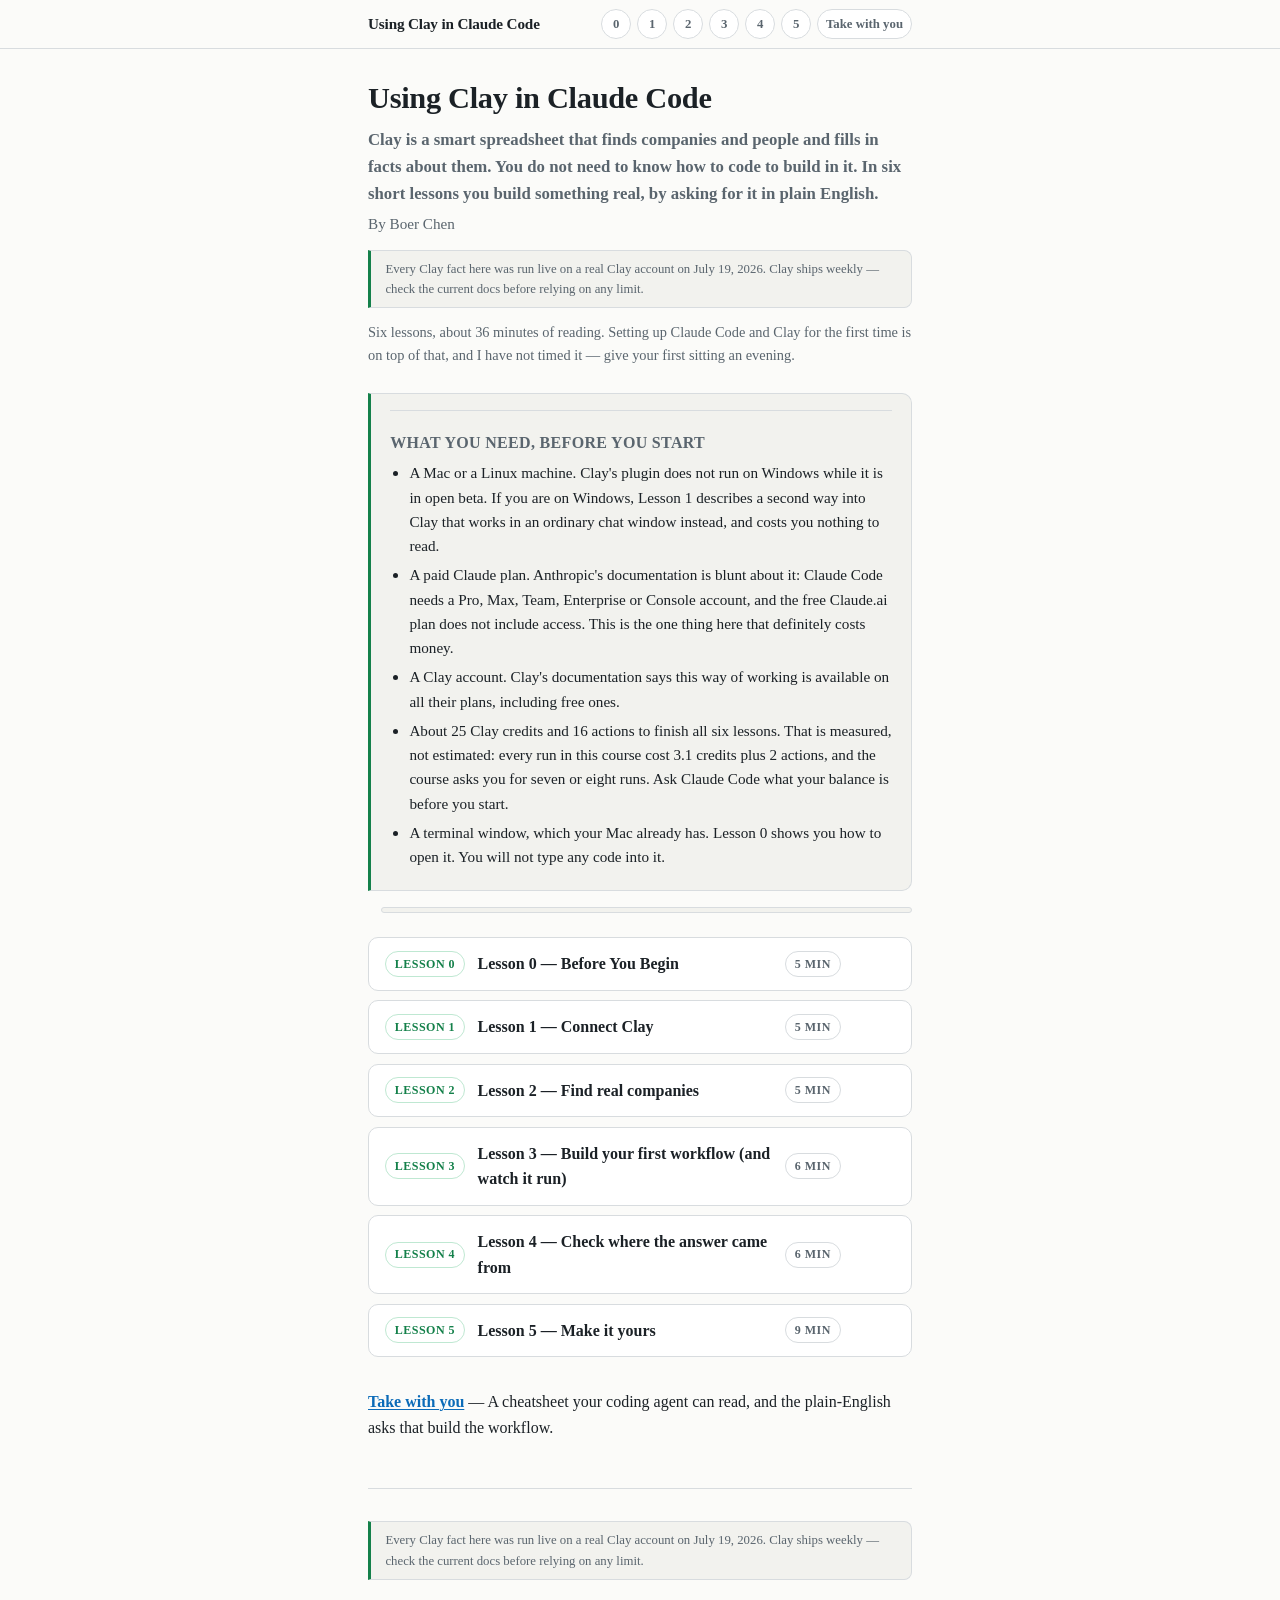
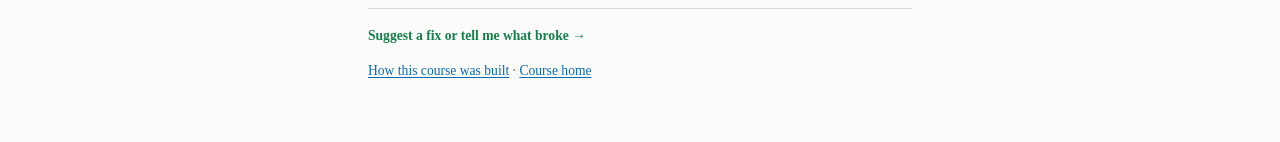
==== commit fcc6ac1e: "Say what it costs, on the landing page, before anyone installs anything Round 2 of the reader test c" ====
--- a/docs/index.html
+++ b/docs/index.html
@@ -11,11 +11,11 @@
 <main class="landing">
 <header class="landing-header">
 <h1>Using Clay in Claude Code</h1>
-<p class="subtitle">You do not need to know how to code. In six short lessons you build something real in Clay by asking for it in plain English.</p>
+<p class="subtitle">Clay is a smart spreadsheet that finds companies and people and fills in facts about them. You do not need to know how to code to build in it. In six short lessons you build something real, by asking for it in plain English.</p>
 <p class="byline">By Boer Chen</p>
 <p class="banner">Every Clay fact here was run live on a real Clay account on July 19, 2026. Clay ships weekly — check the current docs before relying on any limit.</p>
 <p class="total-time">Six lessons, about 36 minutes of reading. Setting up Claude Code and Clay for the first time is on top of that, and I have not timed it — give your first sitting an evening.</p>
-<section class="prereqs"><h2>What you need</h2><ul><li>A Mac or a Linux machine. Windows is not supported while Clay&#x27;s plugin is in open beta.</li><li>A Claude account, for Claude Code.</li><li>A Clay account. Clay&#x27;s own documentation says this way of working is available on all their plans, including free ones.</li></ul></section>
+<section class="prereqs"><h2>What you need, before you start</h2><ul><li>A Mac or a Linux machine. Clay&#x27;s plugin does not run on Windows while it is in open beta. If you are on Windows, Lesson 1 describes a second way into Clay that works in an ordinary chat window instead, and costs you nothing to read.</li><li>A paid Claude plan. Anthropic&#x27;s documentation is blunt about it: Claude Code needs a Pro, Max, Team, Enterprise or Console account, and the free Claude.ai plan does not include access. This is the one thing here that definitely costs money.</li><li>A Clay account. Clay&#x27;s documentation says this way of working is available on all their plans, including free ones.</li><li>About 25 Clay credits and 16 actions to finish all six lessons. That is measured, not estimated: every run in this course cost 3.1 credits plus 2 actions, and the course asks you for seven or eight runs. Ask Claude Code what your balance is before you start.</li><li>A terminal window, which your Mac already has. Lesson 0 shows you how to open it. You will not type any code into it.</li></ul></section>
 <div class="course-progress" id="course-progress" hidden>
 <span class="course-progress-label"></span>
 <span class="course-progress-track"><span class="course-progress-fill"></span></span>
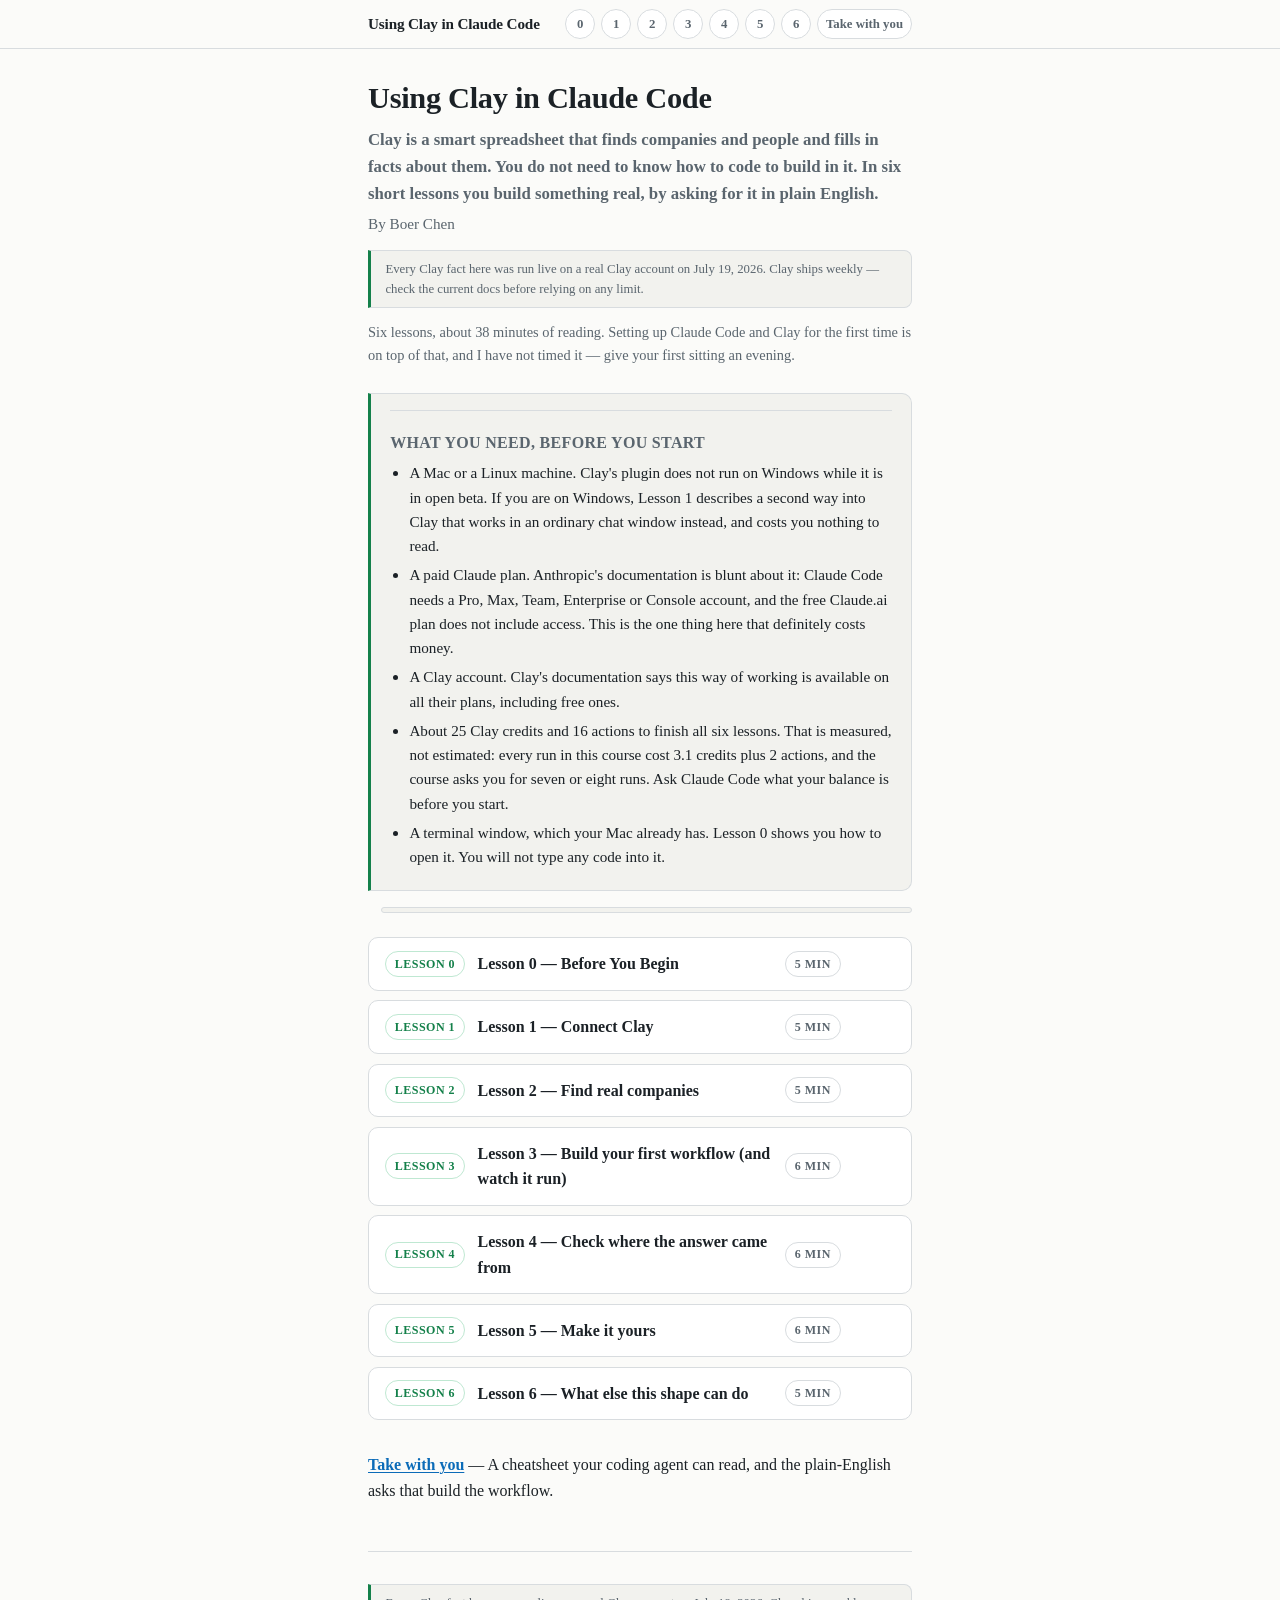
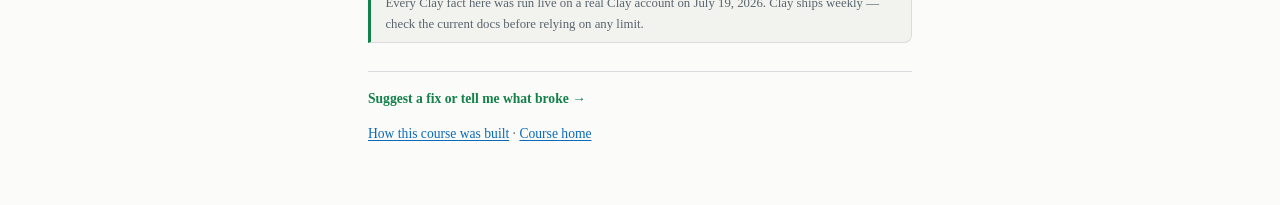
==== commit 685d4c04: "Split lesson 5, drop three paragraphs, add a reading-progress bar Lesson 5 was carrying a second les" ====
--- a/docs/index.html
+++ b/docs/index.html
@@ -7,14 +7,14 @@
 <link rel="stylesheet" href="style.css">
 </head>
 <body class="home">
-<nav class="top-nav"><div class="top-nav-inner"><a class="brand" href="index.html">Using Clay in Claude Code</a><div class="nav-pills" aria-label="Lessons"><a class="nav-pill" data-lesson="0" href="lesson-0.html" title="Lesson 0">0</a><a class="nav-pill" data-lesson="1" href="lesson-1.html" title="Lesson 1">1</a><a class="nav-pill" data-lesson="2" href="lesson-2.html" title="Lesson 2">2</a><a class="nav-pill" data-lesson="3" href="lesson-3.html" title="Lesson 3">3</a><a class="nav-pill" data-lesson="4" href="lesson-4.html" title="Lesson 4">4</a><a class="nav-pill" data-lesson="5" href="lesson-5.html" title="Lesson 5">5</a><a class="nav-pill nav-pill-text" href="gift.html">Take with you</a></div></div></nav>
+<nav class="top-nav"><div class="top-nav-inner"><a class="brand" href="index.html">Using Clay in Claude Code</a><div class="nav-pills" aria-label="Lessons"><a class="nav-pill" data-lesson="0" href="lesson-0.html" title="Lesson 0">0</a><a class="nav-pill" data-lesson="1" href="lesson-1.html" title="Lesson 1">1</a><a class="nav-pill" data-lesson="2" href="lesson-2.html" title="Lesson 2">2</a><a class="nav-pill" data-lesson="3" href="lesson-3.html" title="Lesson 3">3</a><a class="nav-pill" data-lesson="4" href="lesson-4.html" title="Lesson 4">4</a><a class="nav-pill" data-lesson="5" href="lesson-5.html" title="Lesson 5">5</a><a class="nav-pill" data-lesson="6" href="lesson-6.html" title="Lesson 6">6</a><a class="nav-pill nav-pill-text" href="gift.html">Take with you</a></div></div></nav>
 <main class="landing">
 <header class="landing-header">
 <h1>Using Clay in Claude Code</h1>
 <p class="subtitle">Clay is a smart spreadsheet that finds companies and people and fills in facts about them. You do not need to know how to code to build in it. In six short lessons you build something real, by asking for it in plain English.</p>
 <p class="byline">By Boer Chen</p>
 <p class="banner">Every Clay fact here was run live on a real Clay account on July 19, 2026. Clay ships weekly — check the current docs before relying on any limit.</p>
-<p class="total-time">Six lessons, about 36 minutes of reading. Setting up Claude Code and Clay for the first time is on top of that, and I have not timed it — give your first sitting an evening.</p>
+<p class="total-time">Six lessons, about 38 minutes of reading. Setting up Claude Code and Clay for the first time is on top of that, and I have not timed it — give your first sitting an evening.</p>
 <section class="prereqs"><h2>What you need, before you start</h2><ul><li>A Mac or a Linux machine. Clay&#x27;s plugin does not run on Windows while it is in open beta. If you are on Windows, Lesson 1 describes a second way into Clay that works in an ordinary chat window instead, and costs you nothing to read.</li><li>A paid Claude plan. Anthropic&#x27;s documentation is blunt about it: Claude Code needs a Pro, Max, Team, Enterprise or Console account, and the free Claude.ai plan does not include access. This is the one thing here that definitely costs money.</li><li>A Clay account. Clay&#x27;s documentation says this way of working is available on all their plans, including free ones.</li><li>About 25 Clay credits and 16 actions to finish all six lessons. That is measured, not estimated: every run in this course cost 3.1 credits plus 2 actions, and the course asks you for seven or eight runs. Ask Claude Code what your balance is before you start.</li><li>A terminal window, which your Mac already has. Lesson 0 shows you how to open it. You will not type any code into it.</li></ul></section>
 <div class="course-progress" id="course-progress" hidden>
 <span class="course-progress-label"></span>
@@ -66,8 +66,16 @@
 <a href="lesson-5.html">
 <span class="badge badge-num">Lesson 5</span>
 <span class="card-title">Lesson 5 — Make it yours</span>
-<span class="badge badge-time">9 min</span>
+<span class="badge badge-time">6 min</span>
 <span class="progress-chip" data-lesson="5"></span>
+</a>
+</li>
+<li class="lesson-card">
+<a href="lesson-6.html">
+<span class="badge badge-num">Lesson 6</span>
+<span class="card-title">Lesson 6 — What else this shape can do</span>
+<span class="badge badge-time">5 min</span>
+<span class="progress-chip" data-lesson="6"></span>
 </a>
 </li>
 </ol>
--- a/docs/style.css
+++ b/docs/style.css
@@ -229,6 +229,7 @@
   position: sticky;
   top: 0;
   z-index: 50;
+  /* positioning context for .read-progress */
   background: var(--bg);
   background: color-mix(in srgb, var(--bg) 90%, transparent);
   backdrop-filter: blur(8px);
@@ -879,3 +880,21 @@
 }
 .prereqs ul { margin: 0; padding-left: 1.2rem; }
 .prereqs li { margin: 0.3rem 0; font-size: 0.95rem; }
+
+/* Reading-progress bar, pinned under the sticky nav. Width is driven by
+   interactions.js on scroll; it starts at zero so a page that never scrolls
+   never shows one. Respects reduced-motion by dropping the easing, not the bar. */
+.read-progress {
+  position: absolute;
+  left: 0;
+  bottom: -1px;
+  height: 2px;
+  width: 0;
+  background: linear-gradient(90deg, var(--accent-dim), var(--accent));
+  transition: width 120ms linear;
+  will-change: width;
+  pointer-events: none;
+}
+@media (prefers-reduced-motion: reduce) {
+  .read-progress { transition: none; }
+}
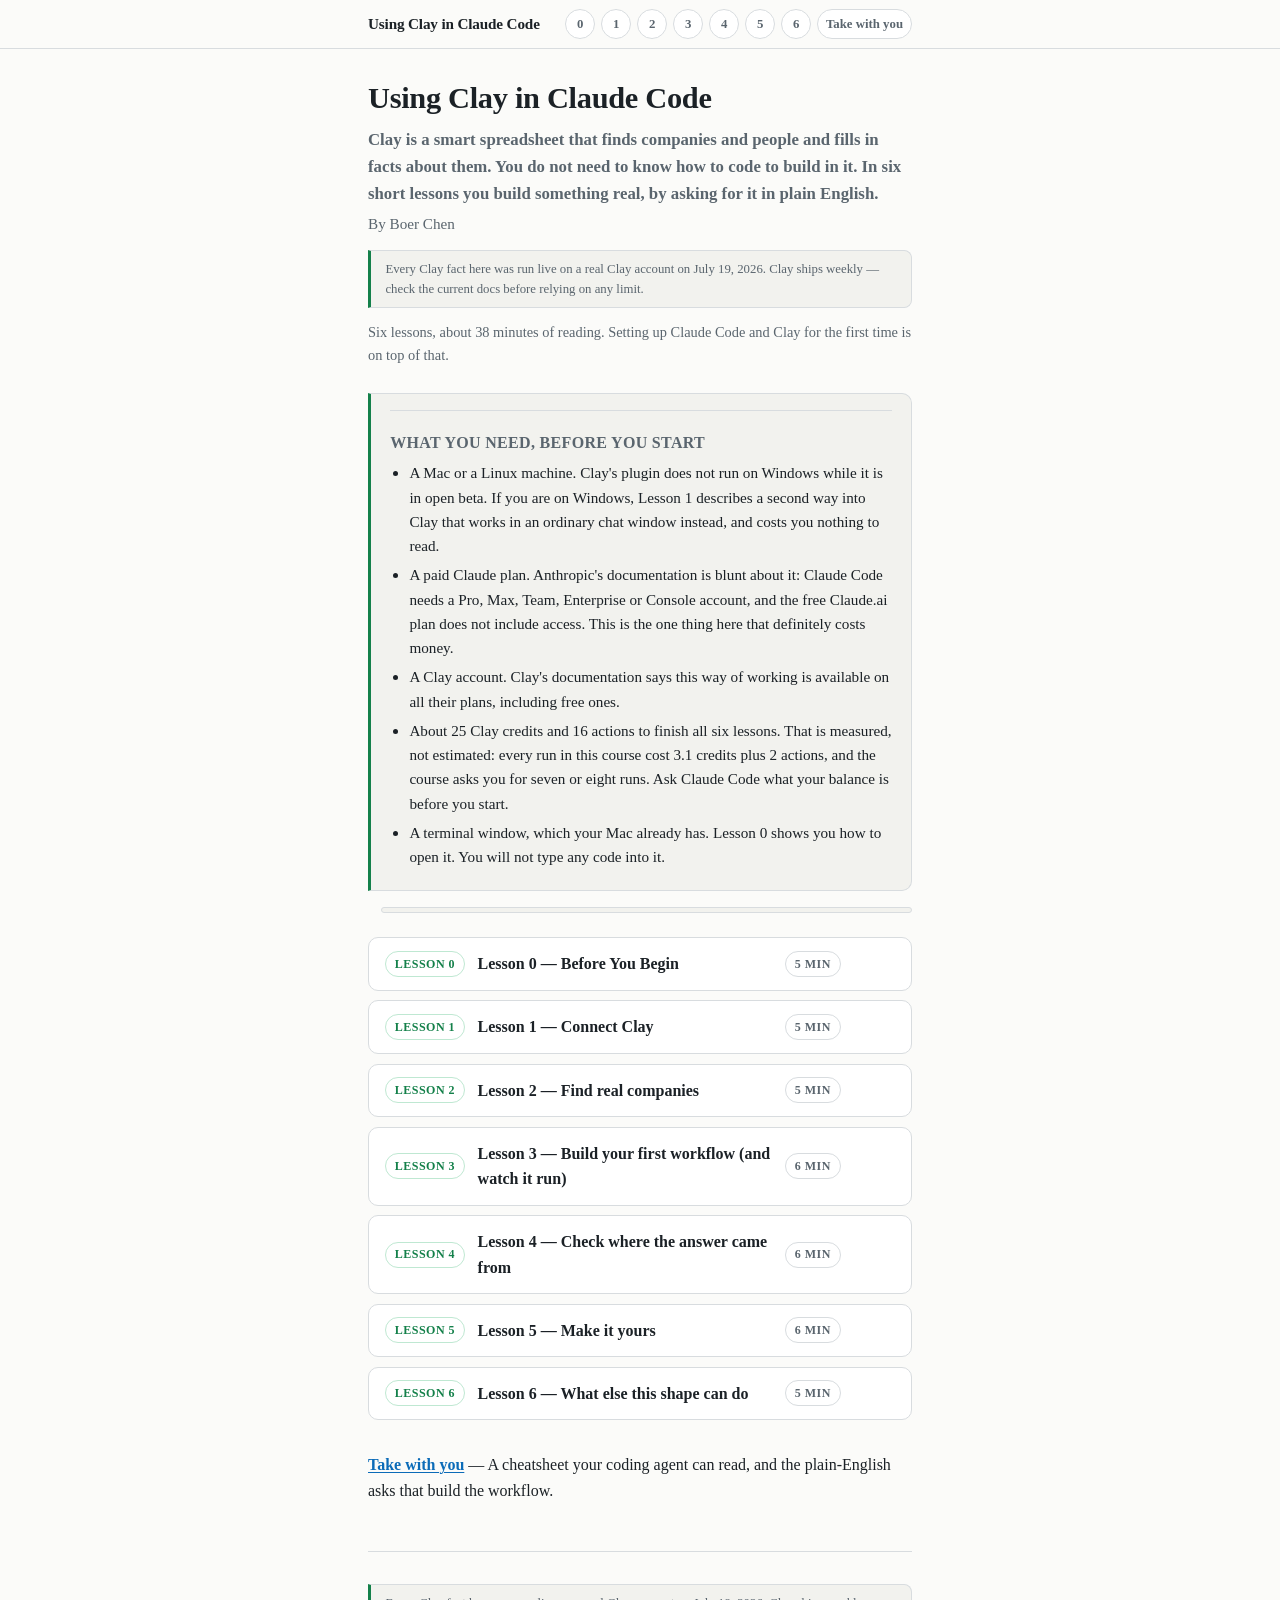
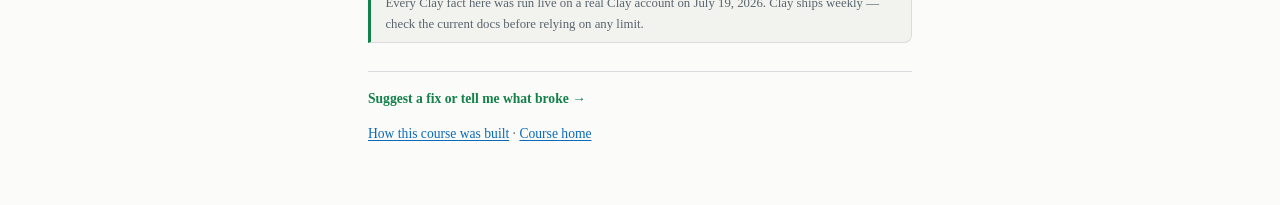
==== commit 08942f05: "Stop over-treating the shared-question limit, and trim the setup line A reader following this course" ====
--- a/docs/index.html
+++ b/docs/index.html
@@ -14,7 +14,7 @@
 <p class="subtitle">Clay is a smart spreadsheet that finds companies and people and fills in facts about them. You do not need to know how to code to build in it. In six short lessons you build something real, by asking for it in plain English.</p>
 <p class="byline">By Boer Chen</p>
 <p class="banner">Every Clay fact here was run live on a real Clay account on July 19, 2026. Clay ships weekly — check the current docs before relying on any limit.</p>
-<p class="total-time">Six lessons, about 38 minutes of reading. Setting up Claude Code and Clay for the first time is on top of that, and I have not timed it — give your first sitting an evening.</p>
+<p class="total-time">Six lessons, about 38 minutes of reading. Setting up Claude Code and Clay for the first time is on top of that.</p>
 <section class="prereqs"><h2>What you need, before you start</h2><ul><li>A Mac or a Linux machine. Clay&#x27;s plugin does not run on Windows while it is in open beta. If you are on Windows, Lesson 1 describes a second way into Clay that works in an ordinary chat window instead, and costs you nothing to read.</li><li>A paid Claude plan. Anthropic&#x27;s documentation is blunt about it: Claude Code needs a Pro, Max, Team, Enterprise or Console account, and the free Claude.ai plan does not include access. This is the one thing here that definitely costs money.</li><li>A Clay account. Clay&#x27;s documentation says this way of working is available on all their plans, including free ones.</li><li>About 25 Clay credits and 16 actions to finish all six lessons. That is measured, not estimated: every run in this course cost 3.1 credits plus 2 actions, and the course asks you for seven or eight runs. Ask Claude Code what your balance is before you start.</li><li>A terminal window, which your Mac already has. Lesson 0 shows you how to open it. You will not type any code into it.</li></ul></section>
 <div class="course-progress" id="course-progress" hidden>
 <span class="course-progress-label"></span>
